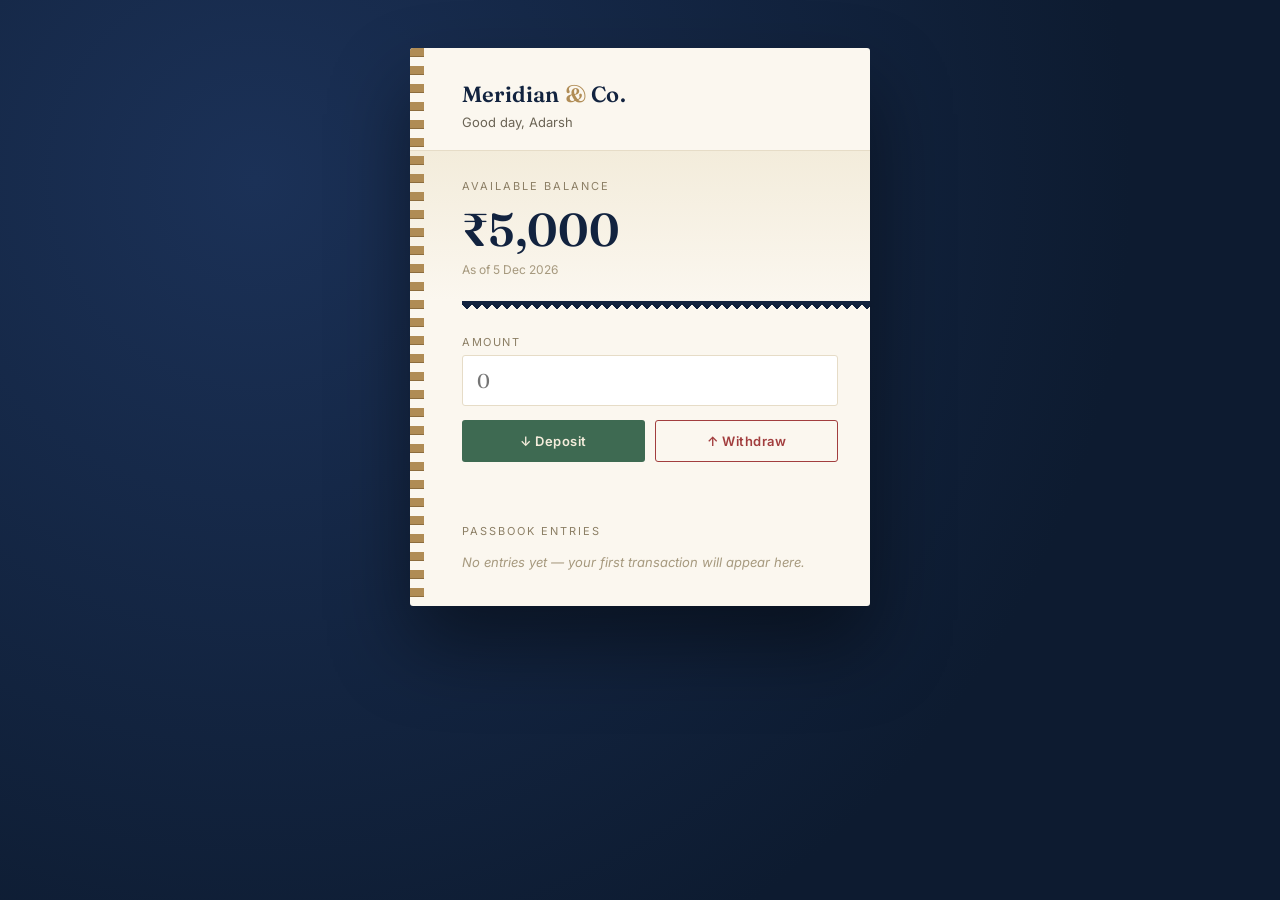
==== Assignment-1-Bank-Customer-Page/index.html @ 9d3102b7 "Assignment01" ====
<!DOCTYPE html>
<html lang="en">
<head>
<meta charset="UTF-8">
<meta name="viewport" content="width=device-width, initial-scale=1.0">
<title>Meridian & Co. — Passbook</title>
<link rel="preconnect" href="https://fonts.googleapis.com">
<link rel="preconnect" href="https://fonts.gstatic.com" crossorigin>
<link href="https://fonts.googleapis.com/css2?family=Fraunces:opsz,wght@9..144,400;9..144,600&family=Inter:wght@400;500;600&display=swap" rel="stylesheet">
<link rel="stylesheet" href="style.css">
</head>
<body>

<div class="passbook">

  <!-- spine -->
  <div class="spine"></div>

  <!-- header -->
  <header>
    <div class="brand">Meridian <span>&amp;</span> Co.</div>
    <p class="greeting" id="greeting">Good day, Adarsh</p>
  </header>

  <!-- balance -->
  <section class="balance-block">
    <p class="balance-label">Available balance</p>
    <p class="balance-value" id="balance">₹5,000</p>
    <p class="balance-date" id="today"></p>
  </section>

  <div class="tear"></div>

  <!-- actions -->
  <section class="actions">
    <div class="amount-field">
      <label for="amount">Amount</label>
      <input type="number" id="amount" placeholder="0">
    </div>
    <div class="action-buttons">
      <button class="btn deposit-btn" onclick="deposit()">↓ Deposit</button>
      <button class="btn withdraw-btn" onclick="withdraw()">↑ Withdraw</button>
    </div>
    <p class="message" id="message"></p>
  </section>

  <!-- ledger -->
  <section class="ledger">
    <p class="ledger-title">Passbook entries</p>
    <div class="ledger-rows" id="history">
      <p class="empty-note" id="emptyNote">No entries yet — your first transaction will appear here.</p>
    </div>
  </section>

</div>

<script src="script.js"></script>
</body>
</html>
---- Assignment-1-Bank-Customer-Page/style.css ----
/* =========================================================
   Design tokens
   Ink   #12233F   Paper #FBF7EF   Brass #B08C55
   Moss  #3E6A52   Brick #A23E3E   Line  #E6DCC7
   Display: Fraunces (serif, characterful)
   Body:    Inter
   ========================================================= */

* {
  box-sizing: border-box;
}

body {
  margin: 0;
  min-height: 100vh;
  background: #12233F;
  background-image: radial-gradient(circle at 20% 20%, #1B3157, #0D1B30 70%);
  font-family: 'Inter', Arial, sans-serif;
  color: #12233F;
  display: flex;
  justify-content: center;
  align-items: flex-start;
  padding: 48px 16px;
}

.passbook {
  position: relative;
  width: 100%;
  max-width: 460px;
  background: #FBF7EF;
  border-radius: 3px;
  box-shadow: 0 40px 80px rgba(0, 0, 0, 0.45);
  overflow: hidden;
}

/* brass spine along the left edge, like a stitched passbook */
.spine {
  position: absolute;
  top: 0;
  bottom: 0;
  left: 0;
  width: 14px;
  background: repeating-linear-gradient(
    to bottom,
    #B08C55 0 8px,
    #8C6C3D 8px 9px,
    transparent 9px 18px
  );
}

header {
  padding: 32px 32px 20px 52px;
  border-bottom: 1px solid #E6DCC7;
}

.brand {
  font-family: 'Fraunces', serif;
  font-size: 22px;
  font-weight: 600;
  letter-spacing: 0.2px;
}

.brand span {
  color: #B08C55;
}

.greeting {
  margin: 6px 0 0;
  font-size: 13px;
  color: #6B6455;
}

.balance-block {
  padding: 28px 32px 24px 52px;
  background: linear-gradient(180deg, #F3ECDB, #FBF7EF);
}

.balance-label {
  margin: 0;
  font-size: 11px;
  letter-spacing: 2px;
  text-transform: uppercase;
  color: #8C7F65;
}

.balance-value {
  margin: 8px 0 0;
  font-family: 'Fraunces', serif;
  font-size: 46px;
  font-weight: 600;
  font-variant-numeric: tabular-nums;
  color: #12233F;
}

.balance-date {
  margin: 4px 0 0;
  font-size: 12px;
  color: #A6997E;
}

/* torn-edge divider between balance stub and the working section */
.tear {
  height: 10px;
  background:
    linear-gradient(135deg, transparent 66%, #FBF7EF 66%) 0 0 / 10px 10px,
    linear-gradient(-135deg, transparent 66%, #FBF7EF 66%) 0 0 / 10px 10px;
  background-color: #12233F;
  background-repeat: repeat-x;
  margin-left: 52px;
}

.actions {
  padding: 24px 32px 8px 52px;
}

.amount-field label {
  display: block;
  font-size: 11px;
  letter-spacing: 1.5px;
  text-transform: uppercase;
  color: #8C7F65;
  margin-bottom: 6px;
}

.amount-field input {
  width: 100%;
  padding: 12px 14px;
  font-family: 'Fraunces', serif;
  font-size: 20px;
  border: 1px solid #E6DCC7;
  background: #fff;
  border-radius: 3px;
  color: #12233F;
}

.amount-field input:focus {
  outline: 2px solid #B08C55;
  outline-offset: 1px;
}

.action-buttons {
  display: flex;
  gap: 10px;
  margin-top: 14px;
}

.btn {
  flex: 1;
  padding: 12px 0;
  font-family: 'Inter', sans-serif;
  font-size: 13px;
  font-weight: 600;
  letter-spacing: 0.5px;
  border-radius: 3px;
  cursor: pointer;
  border: 1px solid transparent;
  transition: transform 0.1s ease, background 0.15s ease;
}

.btn:active {
  transform: translateY(1px);
}

.deposit-btn {
  background: #3E6A52;
  color: #F3ECDB;
}
.deposit-btn:hover { background: #345A46; }

.withdraw-btn {
  background: transparent;
  color: #A23E3E;
  border-color: #A23E3E;
}
.withdraw-btn:hover { background: #A23E3E; color: #fff; }

.message {
  min-height: 18px;
  margin: 12px 0 0;
  font-size: 13px;
  font-weight: 600;
}

.message.success { color: #3E6A52; }
.message.error { color: #A23E3E; }

.ledger {
  padding: 8px 32px 32px 52px;
}

.ledger-title {
  font-size: 11px;
  letter-spacing: 2px;
  text-transform: uppercase;
  color: #8C7F65;
  margin: 16px 0 12px;
}

.ledger-rows {
  display: flex;
  flex-direction: column;
}

.empty-note {
  font-size: 13px;
  color: #A6997E;
  font-style: italic;
  margin: 4px 0;
}

.ledger-row {
  display: flex;
  justify-content: space-between;
  align-items: baseline;
  padding: 10px 0;
  border-bottom: 1px dashed #E6DCC7;
  font-size: 14px;
}

.ledger-row:last-child {
  border-bottom: none;
}

.row-left {
  display: flex;
  flex-direction: column;
}

.row-type {
  font-weight: 600;
}

.row-date {
  font-size: 11px;
  color: #A6997E;
  margin-top: 2px;
}

.row-amounts {
  text-align: right;
  font-variant-numeric: tabular-nums;
}

.row-amount {
  font-weight: 600;
}

.row-amount.pos { color: #3E6A52; }
.row-amount.neg { color: #A23E3E; }

.row-balance {
  font-size: 11px;
  color: #A6997E;
  margin-top: 2px;
}

@media (max-width: 480px) {
  header, .balance-block, .actions, .ledger {
    padding-left: 40px;
  }
  .balance-value {
    font-size: 36px;
  }
}
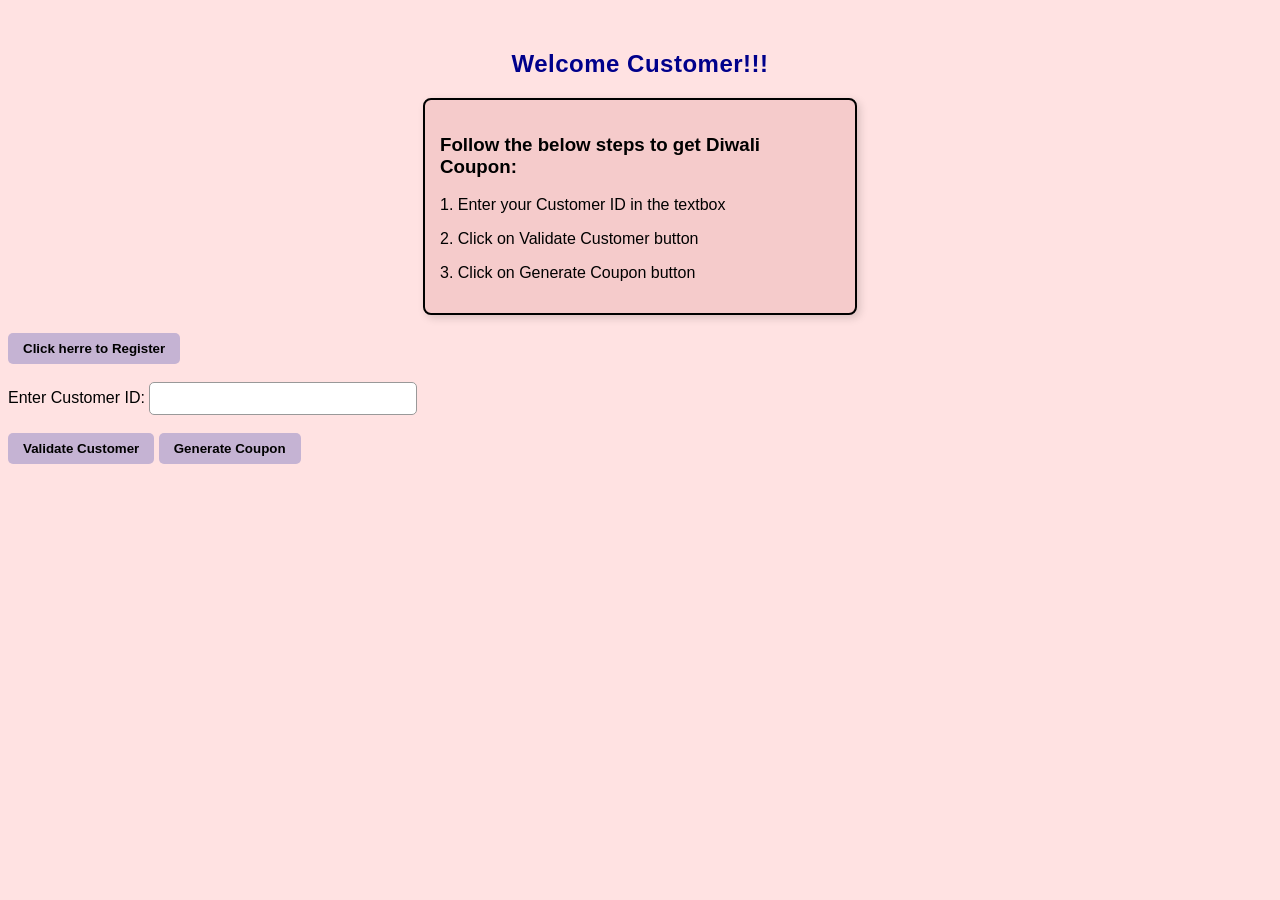
==== commit 59dcd339: "updated" ====
--- a/Assignment-1-Bank-Customer-Page/index.html
+++ b/Assignment-1-Bank-Customer-Page/index.html
@@ -1,59 +1,32 @@
 <!DOCTYPE html>
 <html lang="en">
 <head>
-<meta charset="UTF-8">
-<meta name="viewport" content="width=device-width, initial-scale=1.0">
-<title>Meridian & Co. — Passbook</title>
-<link rel="preconnect" href="https://fonts.googleapis.com">
-<link rel="preconnect" href="https://fonts.gstatic.com" crossorigin>
-<link href="https://fonts.googleapis.com/css2?family=Fraunces:opsz,wght@9..144,400;9..144,600&family=Inter:wght@400;500;600&display=swap" rel="stylesheet">
-<link rel="stylesheet" href="style.css">
+  <meta charset="UTF-8">
+  <meta name="viewport" content="width=device-width, initial-scale=1.0">
+  <title>XYZ BANK</title>
+  <link rel="stylesheet" href="style.css">
 </head>
 <body>
+  <h2 id="wel">Welcome Customer!!!</h2>
+  <div id="instructions">
+    <h3>Follow the below steps to get Diwali Coupon:</h3>
 
-<div class="passbook">
-
-  <!-- spine -->
-  <div class="spine"></div>
-
-  <!-- header -->
-  <header>
-    <div class="brand">Meridian <span>&amp;</span> Co.</div>
-    <p class="greeting" id="greeting">Good day, Adarsh</p>
-  </header>
-
-  <!-- balance -->
-  <section class="balance-block">
-    <p class="balance-label">Available balance</p>
-    <p class="balance-value" id="balance">₹5,000</p>
-    <p class="balance-date" id="today"></p>
-  </section>
-
-  <div class="tear"></div>
-
-  <!-- actions -->
-  <section class="actions">
-    <div class="amount-field">
-      <label for="amount">Amount</label>
-      <input type="number" id="amount" placeholder="0">
-    </div>
-    <div class="action-buttons">
-      <button class="btn deposit-btn" onclick="deposit()">↓ Deposit</button>
-      <button class="btn withdraw-btn" onclick="withdraw()">↑ Withdraw</button>
-    </div>
-    <p class="message" id="message"></p>
-  </section>
-
-  <!-- ledger -->
-  <section class="ledger">
-    <p class="ledger-title">Passbook entries</p>
-    <div class="ledger-rows" id="history">
-      <p class="empty-note" id="emptyNote">No entries yet — your first transaction will appear here.</p>
-    </div>
-  </section>
-
-</div>
-
-<script src="script.js"></script>
+    <p>1. Enter your Customer ID in the textbox</p>
+    <p>2. Click on Validate Customer button</p>
+    <p>3. Click on Generate Coupon button</p>
+  </div>
+  <br>
+  <button onclick="hide()">Click herre to Register</button> <br><br>
+  <label>Enter Customer ID:</label>
+  <input type="text" id="custID">
+  <br><br>
+  <button onclick="validateCustomer()">Validate Customer</button>
+  <button onclick="generateCoupon()">Generate Coupon</button>
+  <!-- popup box(own method)-->
+   <div id="popup">
+    <p id="popMessage"></p>
+    <button onclick="closePopup()">OK</button>
+   </div>
+  <script src="script.js"></script>
 </body>
 </html>
--- a/Assignment-1-Bank-Customer-Page/style.css
+++ b/Assignment-1-Bank-Customer-Page/style.css
@@ -1,264 +1,68 @@
-/* =========================================================
-   Design tokens
-   Ink   #12233F   Paper #FBF7EF   Brass #B08C55
-   Moss  #3E6A52   Brick #A23E3E   Line  #E6DCC7
-   Display: Fraunces (serif, characterful)
-   Body:    Inter
-   ========================================================= */
-
-* {
-  box-sizing: border-box;
+body{
+  font-family: Arial, Helvetica, sans-serif;
+  background-color: #FFE2E2;
+  margin-top: 50px;
 }
 
-body {
-  margin: 0;
-  min-height: 100vh;
-  background: #12233F;
-  background-image: radial-gradient(circle at 20% 20%, #1B3157, #0D1B30 70%);
-  font-family: 'Inter', Arial, sans-serif;
-  color: #12233F;
-  display: flex;
-  justify-content: center;
-  align-items: flex-start;
-  padding: 48px 16px;
+h2{
+  text-align: center;
+  color: darkblue;
+  letter-spacing: 0.5px;
 }
 
-.passbook {
-  position: relative;
-  width: 100%;
-  max-width: 460px;
-  background: #FBF7EF;
-  border-radius: 3px;
-  box-shadow: 0 40px 80px rgba(0, 0, 0, 0.45);
-  overflow: hidden;
+#instructions{
+  width: 400px;
+  padding: 15px;
+  border: 2px solid black;
+  border-radius: 8px;
+  background-color: #F5CBCB;
+  box-shadow: 3px 3px 8px rgba(0,0,0,0.15);
+  margin: 0 auto;
 }
 
-/* brass spine along the left edge, like a stitched passbook */
-.spine {
-  position: absolute;
-  top: 0;
-  bottom: 0;
-  left: 0;
-  width: 14px;
-  background: repeating-linear-gradient(
-    to bottom,
-    #B08C55 0 8px,
-    #8C6C3D 8px 9px,
-    transparent 9px 18px
-  );
+button{
+  padding: 8px 15px;
+  background-color: #C5B3D3;
+  color: black;
+  border: none;
+  cursor: pointer;
+  border-radius: 5px;
+  font-weight: bold;
+  transition: background-color 0.2s ease, transform 0.1s ease;
 }
 
-header {
-  padding: 32px 32px 20px 52px;
-  border-bottom: 1px solid #E6DCC7;
+button:hover{
+  background-color: #709ee4;
+  transform: translateY(-1px);
 }
 
-.brand {
-  font-family: 'Fraunces', serif;
-  font-size: 22px;
-  font-weight: 600;
-  letter-spacing: 0.2px;
+button:active{
+  transform: translateY(0px);
 }
 
-.brand span {
-  color: #B08C55;
+input{
+  padding: 8px;
+  width: 250px;
+  border: 1px solid #999;
+  border-radius: 5px;
+  outline: none;
 }
 
-.greeting {
-  margin: 6px 0 0;
-  font-size: 13px;
-  color: #6B6455;
+input:focus{
+  border-color: #709ee4;
 }
 
-.balance-block {
-  padding: 28px 32px 24px 52px;
-  background: linear-gradient(180deg, #F3ECDB, #FBF7EF);
-}
-
-.balance-label {
-  margin: 0;
-  font-size: 11px;
-  letter-spacing: 2px;
-  text-transform: uppercase;
-  color: #8C7F65;
-}
-
-.balance-value {
-  margin: 8px 0 0;
-  font-family: 'Fraunces', serif;
-  font-size: 46px;
-  font-weight: 600;
-  font-variant-numeric: tabular-nums;
-  color: #12233F;
-}
-
-.balance-date {
-  margin: 4px 0 0;
-  font-size: 12px;
-  color: #A6997E;
-}
-
-/* torn-edge divider between balance stub and the working section */
-.tear {
-  height: 10px;
-  background:
-    linear-gradient(135deg, transparent 66%, #FBF7EF 66%) 0 0 / 10px 10px,
-    linear-gradient(-135deg, transparent 66%, #FBF7EF 66%) 0 0 / 10px 10px;
-  background-color: #12233F;
-  background-repeat: repeat-x;
-  margin-left: 52px;
-}
-
-.actions {
-  padding: 24px 32px 8px 52px;
-}
-
-.amount-field label {
-  display: block;
-  font-size: 11px;
-  letter-spacing: 1.5px;
-  text-transform: uppercase;
-  color: #8C7F65;
-  margin-bottom: 6px;
-}
-
-.amount-field input {
-  width: 100%;
-  padding: 12px 14px;
-  font-family: 'Fraunces', serif;
-  font-size: 20px;
-  border: 1px solid #E6DCC7;
-  background: #fff;
-  border-radius: 3px;
-  color: #12233F;
-}
-
-.amount-field input:focus {
-  outline: 2px solid #B08C55;
-  outline-offset: 1px;
-}
-
-.action-buttons {
-  display: flex;
-  gap: 10px;
-  margin-top: 14px;
-}
-
-.btn {
-  flex: 1;
-  padding: 12px 0;
-  font-family: 'Inter', sans-serif;
-  font-size: 13px;
-  font-weight: 600;
-  letter-spacing: 0.5px;
-  border-radius: 3px;
-  cursor: pointer;
-  border: 1px solid transparent;
-  transition: transform 0.1s ease, background 0.15s ease;
-}
-
-.btn:active {
-  transform: translateY(1px);
-}
-
-.deposit-btn {
-  background: #3E6A52;
-  color: #F3ECDB;
-}
-.deposit-btn:hover { background: #345A46; }
-
-.withdraw-btn {
-  background: transparent;
-  color: #A23E3E;
-  border-color: #A23E3E;
-}
-.withdraw-btn:hover { background: #A23E3E; color: #fff; }
-
-.message {
-  min-height: 18px;
-  margin: 12px 0 0;
-  font-size: 13px;
-  font-weight: 600;
-}
-
-.message.success { color: #3E6A52; }
-.message.error { color: #A23E3E; }
-
-.ledger {
-  padding: 8px 32px 32px 52px;
-}
-
-.ledger-title {
-  font-size: 11px;
-  letter-spacing: 2px;
-  text-transform: uppercase;
-  color: #8C7F65;
-  margin: 16px 0 12px;
-}
-
-.ledger-rows {
-  display: flex;
-  flex-direction: column;
-}
-
-.empty-note {
-  font-size: 13px;
-  color: #A6997E;
-  font-style: italic;
-  margin: 4px 0;
-}
-
-.ledger-row {
-  display: flex;
-  justify-content: space-between;
-  align-items: baseline;
-  padding: 10px 0;
-  border-bottom: 1px dashed #E6DCC7;
-  font-size: 14px;
-}
-
-.ledger-row:last-child {
-  border-bottom: none;
-}
-
-.row-left {
-  display: flex;
-  flex-direction: column;
-}
-
-.row-type {
-  font-weight: 600;
-}
-
-.row-date {
-  font-size: 11px;
-  color: #A6997E;
-  margin-top: 2px;
-}
-
-.row-amounts {
-  text-align: right;
-  font-variant-numeric: tabular-nums;
-}
-
-.row-amount {
-  font-weight: 600;
-}
-
-.row-amount.pos { color: #3E6A52; }
-.row-amount.neg { color: #A23E3E; }
-
-.row-balance {
-  font-size: 11px;
-  color: #A6997E;
-  margin-top: 2px;
-}
-
-@media (max-width: 480px) {
-  header, .balance-block, .actions, .ledger {
-    padding-left: 40px;
-  }
-  .balance-value {
-    font-size: 36px;
-  }
+#popup{
+  display: none;
+  width: 300px;
+  padding: 20px;
+  border: 2px solid black;
+  border-radius: 8px;
+  background-color: white;
+  position: fixed;
+  top: 35%;
+  left: 50%;
+  transform: translate(-50%, -50%);
+  text-align: center;
+  box-shadow: 0 4px 15px rgba(0,0,0,0.3);
 }
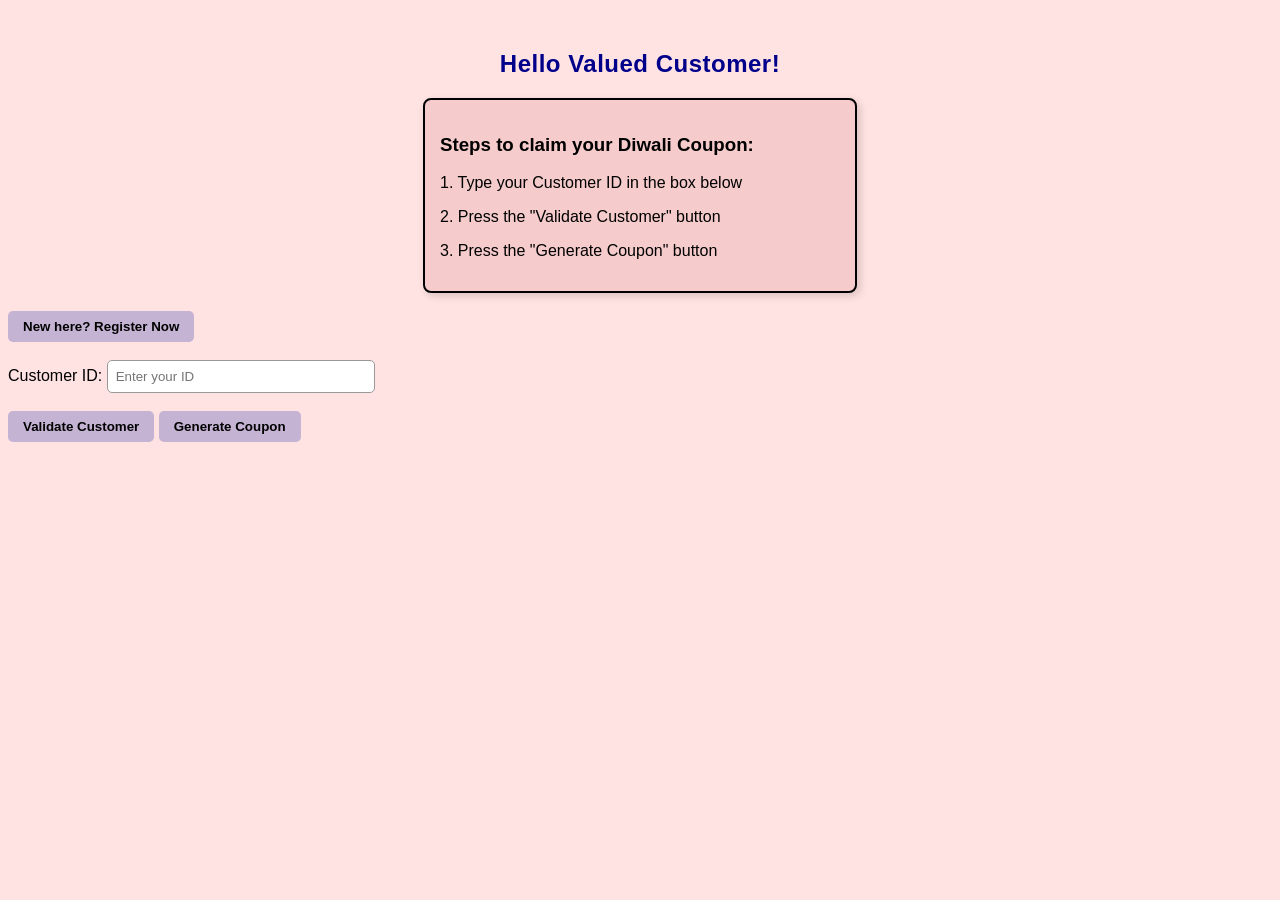
==== commit 9152b250: "Update index.html" ====
--- a/Assignment-1-Bank-Customer-Page/index.html
+++ b/Assignment-1-Bank-Customer-Page/index.html
@@ -3,30 +3,37 @@
 <head>
   <meta charset="UTF-8">
   <meta name="viewport" content="width=device-width, initial-scale=1.0">
-  <title>XYZ BANK</title>
+  <title>PQR Bank</title>
   <link rel="stylesheet" href="style.css">
 </head>
 <body>
-  <h2 id="wel">Welcome Customer!!!</h2>
+  <h2 id="wel">Hello Valued Customer!</h2>
+
   <div id="instructions">
-    <h3>Follow the below steps to get Diwali Coupon:</h3>
+    <h3>Steps to claim your Diwali Coupon:</h3>
+    <p>1. Type your Customer ID in the box below</p>
+    <p>2. Press the "Validate Customer" button</p>
+    <p>3. Press the "Generate Coupon" button</p>
+  </div>
 
-    <p>1. Enter your Customer ID in the textbox</p>
-    <p>2. Click on Validate Customer button</p>
-    <p>3. Click on Generate Coupon button</p>
-  </div>
   <br>
-  <button onclick="hide()">Click herre to Register</button> <br><br>
-  <label>Enter Customer ID:</label>
-  <input type="text" id="custID">
+
+  <button onclick="hide()">New here? Register Now</button>
   <br><br>
+
+  <label for="custID">Customer ID:</label>
+  <input type="text" id="custID" placeholder="Enter your ID">
+  <br><br>
+
   <button onclick="validateCustomer()">Validate Customer</button>
   <button onclick="generateCoupon()">Generate Coupon</button>
-  <!-- popup box(own method)-->
-   <div id="popup">
+
+  <!-- popup box -->
+  <div id="popup">
     <p id="popMessage"></p>
-    <button onclick="closePopup()">OK</button>
-   </div>
+    <button onclick="closePopup()">Close</button>
+  </div>
+
   <script src="script.js"></script>
 </body>
 </html>
